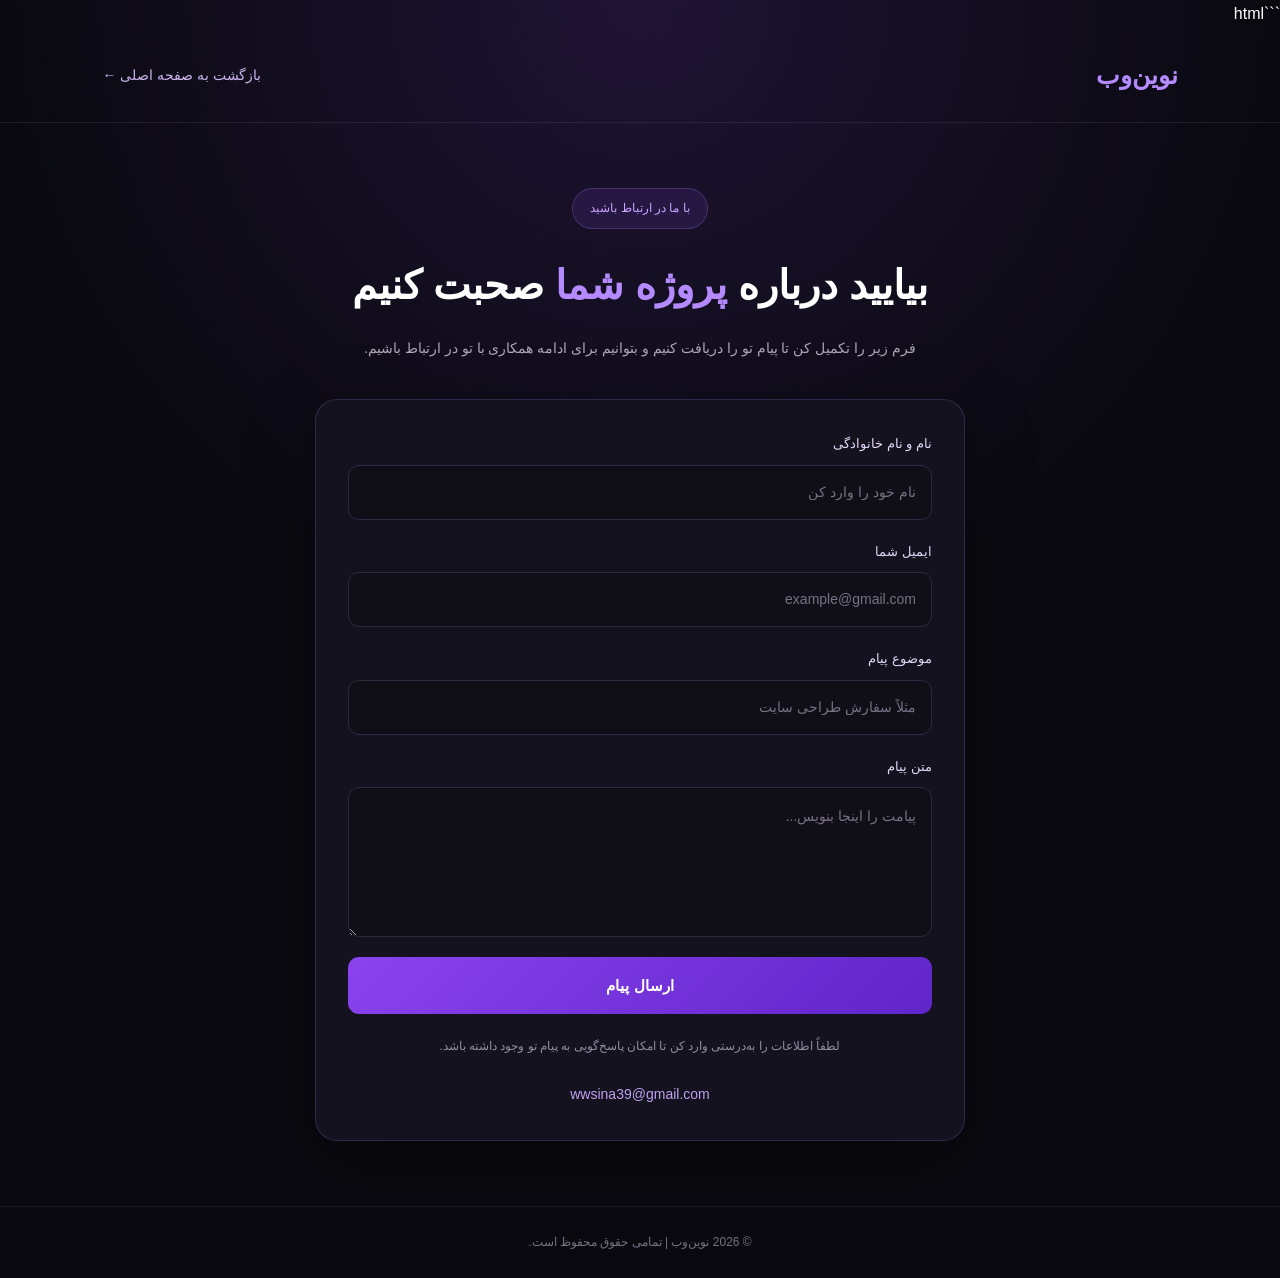
==== contact.html @ 23df4c25 "Add files via upload" ====
```html
<!DOCTYPE html>
<html lang="fa" dir="rtl">

<head>
    <meta charset="UTF-8">
    <meta name="viewport" content="width=device-width, initial-scale=1.0">

    <title>تماس با ما | نوین‌وب</title>

    <meta
        name="description"
        content="برای سفارش طراحی سایت و دریافت مشاوره با نوین‌وب تماس بگیرید."
    >

    <link rel="stylesheet" href="style.css">

    <style>
        * {
            margin: 0;
            padding: 0;
            box-sizing: border-box;
        }

        body {
            font-family: Tahoma, Arial, sans-serif;
            background:
                radial-gradient(
                    circle at 50% 0%,
                    rgba(130, 70, 220, 0.18),
                    transparent 45%
                ),
                #09090f;
            color: #ffffff;
            min-height: 100vh;
        }

        a {
            color: inherit;
            text-decoration: none;
        }

        .contact-header {
            display: flex;
            justify-content: space-between;
            align-items: center;
            padding: 24px 8%;
            border-bottom: 1px solid rgba(255, 255, 255, 0.08);
        }

        .logo {
            font-size: 25px;
            font-weight: bold;
            color: #b58aff;
        }

        .back-link {
            color: #c9b5ed;
            font-size: 14px;
            transition: 0.3s;
        }

        .back-link:hover {
            color: #ffffff;
        }

        .contact-section {
            width: min(650px, 90%);
            margin: 65px auto;
        }

        .contact-heading {
            text-align: center;
            margin-bottom: 35px;
        }

        .tag {
            display: inline-block;
            padding: 9px 17px;
            margin-bottom: 20px;
            border-radius: 30px;
            background: rgba(142, 82, 255, 0.12);
            border: 1px solid rgba(181, 138, 255, 0.22);
            color: #c7a5ff;
            font-size: 12px;
        }

        .contact-heading h1 {
            font-size: clamp(27px, 5vw, 40px);
            line-height: 1.8;
            margin-bottom: 12px;
        }

        .contact-heading h1 span {
            color: #b58aff;
        }

        .contact-heading p {
            color: #aaa5b8;
            font-size: 14px;
            line-height: 2.2;
        }

        .contact-card {
            padding: 32px;
            background: rgba(22, 20, 32, 0.94);
            border: 1px solid rgba(181, 138, 255, 0.18);
            border-radius: 22px;
            box-shadow: 0 20px 70px rgba(0, 0, 0, 0.3);
        }

        .contact-form {
            display: flex;
            flex-direction: column;
            gap: 20px;
        }

        .form-group {
            display: flex;
            flex-direction: column;
            gap: 9px;
        }

        .form-group label {
            color: #e4d9fa;
            font-size: 13px;
        }

        .form-group input,
        .form-group textarea {
            width: 100%;
            padding: 14px 15px;
            background: #100f18;
            border: 1px solid #30283f;
            border-radius: 11px;
            color: #ffffff;
            font-family: inherit;
            font-size: 14px;
            outline: none;
            transition: 0.3s;
        }

        .form-group input::placeholder,
        .form-group textarea::placeholder {
            color: #777184;
        }

        .form-group input:focus,
        .form-group textarea:focus {
            border-color: #a56aff;
            box-shadow: 0 0 0 3px rgba(165, 106, 255, 0.1);
        }

        .form-group textarea {
            min-height: 150px;
            resize: vertical;
            line-height: 2;
        }

        .submit-btn {
            width: 100%;
            padding: 15px;
            border: none;
            border-radius: 11px;
            background: linear-gradient(135deg, #8a43ed, #6025c9);
            color: #ffffff;
            font-family: inherit;
            font-size: 15px;
            font-weight: bold;
            cursor: pointer;
            transition: 0.3s;
        }

        .submit-btn:hover {
            transform: translateY(-2px);
            box-shadow: 0 10px 30px rgba(124, 58, 237, 0.3);
        }

        .contact-note {
            margin-top: 20px;
            text-align: center;
            color: #928ba1;
            font-size: 12px;
            line-height: 2;
        }

        .contact-email {
            margin-top: 24px;
            text-align: center;
            direction: ltr;
            color: #bca2ef;
            font-size: 14px;
        }

        .contact-footer {
            padding: 25px 15px;
            border-top: 1px solid rgba(255, 255, 255, 0.07);
            text-align: center;
            color: #777184;
            font-size: 12px;
        }

        @media (max-width: 600px) {
            .contact-header {
                padding: 20px 5%;
            }

            .contact-section {
                margin: 40px auto;
            }

            .contact-card {
                padding: 22px 17px;
            }

            .logo {
                font-size: 21px;
            }

            .back-link {
                font-size: 12px;
            }
        }
    </style>
</head>

<body>

    <header class="contact-header">
        <a href="index.html" class="logo">نوین‌وب</a>
        <a href="index.html" class="back-link">بازگشت به صفحه اصلی ←</a>
    </header>

    <main class="contact-section">

        <div class="contact-heading">
            <span class="tag">با ما در ارتباط باشید</span>

            <h1>
                بیایید درباره
                <span>پروژه شما</span>
                صحبت کنیم
            </h1>

            <p>
                فرم زیر را تکمیل کن تا پیام تو را دریافت کنیم
                و بتوانیم برای ادامه همکاری با تو در ارتباط باشیم.
            </p>
        </div>

        <div class="contact-card">

            <form
                class="contact-form"
                action="https://formsubmit.co/3f67c4f1bffa08174b0b1e30e91dc4bf"
                method="POST"
            >

                <!-- تنظیمات FormSubmit -->

                <input
                    type="hidden"
                    name="_subject"
                    value="پیام جدید از سایت نوین‌وب"
                >

                <input
                    type="hidden"
                    name="_template"
                    value="table"
                >

                <input
                    type="hidden"
                    name="_captcha"
                    value="true"
                >

                <!-- نام و نام خانوادگی -->

                <div class="form-group">
                    <label for="name">نام و نام خانوادگی</label>

                    <input
                        type="text"
                        id="name"
                        name="name"
                        placeholder="نام خود را وارد کن"
                        autocomplete="name"
                        required
                    >
                </div>

                <!-- ایمیل بازدیدکننده -->

                <div class="form-group">
                    <label for="email">ایمیل شما</label>

                    <input
                        type="email"
                        id="email"
                        name="email"
                        placeholder="example@gmail.com"
                        autocomplete="email"
                        required
                    >
                </div>

                <!-- موضوع پیام -->

                <div class="form-group">
                    <label for="subject">موضوع پیام</label>

                    <input
                        type="text"
                        id="subject"
                        name="subject"
                        placeholder="مثلاً سفارش طراحی سایت"
                        required
                    >
                </div>

                <!-- متن پیام -->

                <div class="form-group">
                    <label for="message">متن پیام</label>

                    <textarea
                        id="message"
                        name="message"
                        placeholder="پیامت را اینجا بنویس..."
                        required
                    ></textarea>
                </div>

                <!-- دکمه ارسال -->

                <button type="submit" class="submit-btn">
                    ارسال پیام
                </button>

            </form>

            <p class="contact-note">
                لطفاً اطلاعات را به‌درستی وارد کن تا امکان پاسخ‌گویی
                به پیام تو وجود داشته باشد.
            </p>

            <div class="contact-email">
                wwsina39@gmail.com
            </div>

        </div>

    </main>

    <footer class="contact-footer">
        © 2026 نوین‌وب | تمامی حقوق محفوظ است.
    </footer>

</body>
</html
---- style.css ----
/* =========================
   تنظیمات اصلی نوین‌وب
========================= */

@import url('https://fonts.googleapis.com/css2?family=Vazirmatn:wght@400;500;600;700;800&display=swap');

:root {
  --bg: #09090f;
  --bg-soft: #10101a;
  --card: #13131f;
  --purple: #a879ff;
  --purple-light: #c9aaff;
  --text: #f6f3ff;
  --muted: #aaa6bb;
  --border: rgba(190, 150, 255, 0.17);
  --container: 1160px;
}

* {
  margin: 0;
  padding: 0;
  box-sizing: border-box;
}

html {
  scroll-behavior: smooth;
  scroll-padding-top: 100px;
}

body {
  font-family: 'Vazirmatn', Tahoma, sans-serif;
  background: var(--bg);
  color: var(--text);
  line-height: 1.8;
  overflow-x: hidden;
}

a {
  color: inherit;
  text-decoration: none;
}

button,
input,
textarea {
  font: inherit;
}

button,
a {
  -webkit-tap-highlight-color: transparent;
}

.container {
  width: min(var(--container), calc(100% - 40px));
  margin-inline: auto;
}

span {
  color: inherit;
}

/* =========================
   هدر و منو
========================= */

.header {
  position: sticky;
  top: 0;
  z-index: 1000;
  background: rgba(9, 9, 15, 0.88);
  border-bottom: 1px solid rgba(255, 255, 255, 0.06);
  backdrop-filter: blur(18px);
}

.header-inner {
  min-height: 82px;
  display: flex;
  align-items: center;
  justify-content: space-between;
  gap: 25px;
}

.logo {
  font-size: 1.7rem;
  font-weight: 800;
  white-space: nowrap;
}

.logo span {
  color: var(--purple);
}

.nav {
  display: flex;
  align-items: center;
  gap: 28px;
}

.nav a {
  color: var(--muted);
  font-size: 0.92rem;
  transition: color 0.25s ease;
}

.nav a:hover,
.nav a.active {
  color: var(--purple-light);
}

/* =========================
   دکمه‌ها
========================= */

.btn {
  min-height: 48px;
  padding: 11px 23px;
  display: inline-flex;
  align-items: center;
  justify-content: center;
  gap: 8px;
  border-radius: 12px;
  font-weight: 600;
  font-size: 0.92rem;
  cursor: pointer;
  transition:
    transform 0.25s ease,
    background 0.25s ease,
    border-color 0.25s ease;
}

.btn:hover {
  transform: translateY(-3px);
}

.btn-primary {
  color: #160d25;
  background: linear-gradient(135deg, #d0b2ff, #9861f6);
  box-shadow: 0 8px 28px rgba(168, 121, 255, 0.17);
}

.btn-primary:hover {
  background: linear-gradient(135deg, #dfcaff, #ad83ff);
}

.btn-outline {
  color: var(--text);
  border: 1px solid var(--border);
  background: rgba(255, 255, 255, 0.025);
}

.btn-outline:hover {
  border-color: var(--purple);
  background: rgba(168, 121, 255, 0.08);
}

/* =========================
   بخش خانه
========================= */

.hero {
  position: relative;
  isolation: isolate;
  min-height: 690px;
  display: flex;
  align-items: center;
  overflow: hidden;

  /* تصویر پس‌زمینه اصلی */
  background:
    linear-gradient(
      90deg,
      rgba(9, 9, 15, 0.94) 0%,
      rgba(9, 9, 15, 0.82) 48%,
      rgba(9, 9, 15, 0.55) 100%
    ),
    url("background.jpg") center / cover no-repeat;
}

.hero::before {
  content: "";
  position: absolute;
  inset: 0;
  z-index: -1;
  pointer-events: none;
  background:
    radial-gradient(
      circle at 75% 45%,
      rgba(133, 73, 238, 0.18),
      transparent 38%
    );
}

.hero-inner {
  display: grid;
  grid-template-columns: 1.05fr 0.95fr;
  align-items: center;
  gap: 45px;
  padding-top: 75px;
  padding-bottom: 75px;
}

.hero-content {
  position: relative;
  z-index: 2;
}

.eyebrow {
  display: inline-block;
  color: var(--purple-light);
  font-size: 0.86rem;
  font-weight: 600;
  letter-spacing: 0.2px;
}

.hero h1 {
  margin: 22px 0;
  max-width: 650px;
  font-size: clamp(2.5rem, 5vw, 4.4rem);
  line-height: 1.45;
  font-weight: 800;
}

.hero h1 span,
.section-heading h2 span,
.about-content h2 span,
.services-page .section-heading h1 span {
  display: block;
  color: var(--purple);
}

.hero-content > p {
  max-width: 540px;
  color: var(--muted);
  font-size: 1.05rem;
  line-height: 2.1;
}

.hero-actions {
  display: flex;
  flex-wrap: wrap;
  gap: 13px;
  margin-top: 30px;
}

.hero-stats {
  display: flex;
  flex-wrap: wrap;
  gap: 35px;
  margin-top: 50px;
}

.hero-stats div {
  display: flex;
  flex-direction: column;
  gap: 2px;
}

.hero-stats strong {
  font-size: 1rem;
}

.hero-stats span {
  color: var(--muted);
  font-size: 0.8rem;
}

/* گرافیک تزئینی خانه */

.hero-visual {
  min-height: 430px;
  position: relative;
  display: flex;
  align-items: center;
  justify-content: center;
}

.orb {
  position: absolute;
  border-radius: 50%;
  filter: blur(1px);
  pointer-events: none;
}

.orb-one {
  width: 290px;
  height: 290px;
  background: radial-gradient(
    circle at 35% 30%,
    #c7a4ff,
    #7943d7 45%,
    rgba(80, 39, 151, 0.15) 72%
  );
  box-shadow: 0 0 100px rgba(146, 86, 255, 0.28);
  opacity: 0.85;
}

.orb-two {
  width: 360px;
  height: 360px;
  border: 1px solid rgba(199, 164, 255, 0.25);
  background: transparent;
}

.visual-card {
  width: min(310px, 85%);
  min-height: 310px;
  position: relative;
  z-index: 1;
  padding: 30px;
  border: 1px solid rgba(255, 255, 255, 0.19);
  border-radius: 25px;
  background: rgba(18, 14, 30, 0.72);
  box-shadow: 0 25px 90px rgba(0, 0, 0, 0.28);
  backdrop-filter: blur(20px);
  transform: rotate(-4deg);
}

.visual-label {
  color: var(--purple-light);
  font-size: 0.7rem;
  letter-spacing: 2px;
}

.visual-symbol {
  margin: 20px 0 12px;
  font-size: 5.5rem;
  font-weight: 800;
  line-height: 1.2;
}

.visual-symbol span {
  color: var(--purple);
}

.visual-card h2 {
  font-size: 1.35rem;
}

.visual-card p {
  color: var(--muted);
  font-size: 0.85rem;
}

.visual-line {
  display: flex;
  gap: 7px;
  margin-top: 24px;
}

.visual-line span {
  height: 4px;
  flex: 1;
  border-radius: 20px;
  background: linear-gradient(90deg, #8553df, #c9aaff);
}

.floating-tag {
  position: absolute;
  z-index: 3;
  padding: 10px 16px;
  border: 1px solid var(--border);
  border-radius: 12px;
  background: rgba(18, 15, 29, 0.9);
  color: var(--purple-light);
  font-size: 0.8rem;
  box-shadow: 0 12px 35px rgba(0, 0, 0, 0.2);
}

.tag-top {
  top: 45px;
  right: 0;
}

.tag-bottom {
  bottom: 45px;
  left: 0;
}

/* =========================
   بخش‌های عمومی
========================= */

.section {
  padding: 100px 0;
}

.section-heading {
  max-width: 700px;
  margin: 0 auto 50px;
  text-align: center;
}

.section-heading h2 {
  margin: 12px 0;
  font-size: clamp(1.9rem, 4vw, 3rem);
  line-height: 1.6;
}

.section-heading p {
  color: var(--muted);
  line-height: 2.1;
}

/* =========================
   کارت‌های خدمات
========================= */

.services-grid {
  display: grid;
  grid-template-columns: repeat(3, minmax(0, 1fr));
  gap: 22px;
}

.service-card {
  padding: 30px;
  border: 1px solid var(--border);
  border-radius: 20px;
  background: linear-gradient(
    145deg,
    rgba(255, 255, 255, 0.045),
    rgba(255, 255, 255, 0.015)
  );
  transition:
    transform 0.3s ease,
    border-color 0.3s ease,
    background 0.3s ease;
}

.service-card:hover {
  transform: translateY(-7px);
  border-color: rgba(168, 121, 255, 0.6);
  background: rgba(168, 121, 255, 0.055);
}

.service-icon {
  width: 55px;
  height: 55px;
  display: flex;
  align-items: center;
  justify-content: center;
  margin-bottom: 22px;
  border: 1px solid rgba(168, 121, 255, 0.25);
  border-radius: 16px;
  background: rgba(168, 121, 255, 0.1);
  color: var(--purple-light);
  font-size: 1.65rem;
}

.service-card h3 {
  margin-bottom: 12px;
  font-size: 1.18rem;
}

.service-card p {
  color: var(--muted);
  font-size: 0.92rem;
  line-height: 2;
}

.service-card a {
  display: inline-block;
  margin-top: 20px;
  color: var(--purple-light);
  font-size: 0.9rem;
}

.service-card a:hover {
  color: #e0cdff;
}

.center-action {
  margin-top: 35px;
  text-align: center;
}

/* =========================
   درباره ما
========================= */

.about-section {
  background: var(--bg-soft);
}

.about-inner {
  display: grid;
  grid-template-columns: 0.9fr 1.1fr;
  align-items: center;
  gap: 75px;
}

.about-decoration {
  min-height: 340px;
  display: flex;
  align-items: center;
  justify-content: center;
  border: 1px solid var(--border);
  border-radius: 25px;
  background:
    radial-gradient(
      circle at 50% 45%,
      rgba(168, 121, 255, 0.18),
      transparent 60%
    ),
    rgba(255, 255, 255, 0.015);
}

.about-square {
  width: 220px;
  height: 220px;
  display: flex;
  flex-direction: column;
  align-items: center;
  justify-content: center;
  border: 1px solid rgba(201, 170, 255, 0.45);
  border-radius: 28px;
  background: rgba(168, 121, 255, 0.08);
  transform: rotate(-7deg);
}

.about-square span {
  color: var(--purple-light);
  font-size: 6rem;
  font-weight: 800;
  line-height: 1.2;
}

.about-square small {
  color: var(--muted);
  letter-spacing: 3px;
}

.about-content h2 {
  margin: 12px 0 20px;
  font-size: clamp(1.8rem, 4vw, 2.8rem);
  line-height: 1.6;
}

.about-content p {
  margin-bottom: 15px;
  color: var(--muted);
  line-height: 2.1;
}

.about-content .btn {
  margin-top: 15px;
}

/* =========================
   تماس با ما
========================= */

.contact-box {
  padding: 65px 25px;
  border: 1px solid var(--border);
  border-radius: 26px;
  text-align: center;
  background:
    radial-gradient(
      ellipse at top,
      rgba(168, 121, 255, 0.16),
      transparent 65%
    ),
    var(--card);
}

.contact-box h2 {
  margin: 15px 0;
  font-size: clamp(1.8rem, 4vw, 2.8rem);
}

.contact-box p {
  margin-bottom: 25px;
  color: var(--muted);
}

/* =========================
   صفحه مستقل خدمات
========================= */

.services-page {
  min-height: 80vh;
  padding-top: 110px;
}

.services-page .section-heading {
  max-width: 800px;
}

.services-page .section-heading h1 {
  margin: 16px 0;
  font-size: clamp(2rem, 5vw, 3.5rem);
  line-height: 1.6;
}

.services-page .section-heading h1 span {
  display: block;
}

.services-page .section-heading p {
  color: var(--muted);
  line-height: 2.1;
}

.services-cta {
  margin-top: 70px;
  padding: 45px 25px;
  border: 1px solid var(--border);
  border-radius: 24px;
  text-align: center;
  background:
    radial-gradient(
      ellipse at top,
      rgba(168, 121, 255, 0.12),
      transparent 70%
    ),
    var(--card);
}

.services-cta h2 {
  font-size: clamp(1.5rem, 3vw, 2.2rem);
}

.services-cta p {
  margin: 15px 0 25px;
  color: var(--muted);
}

/* =========================
   فوتر
========================= */

.footer {
  padding: 28px 0;
  border-top: 1px solid rgba(255, 255, 255, 0.07);
  background: #07070c;
}

.footer-inner {
  display: flex;
  align-items: center;
  justify-content: space-between;
  gap: 20px;
}

.footer p {
  color: var(--muted);
  font-size: 0.85rem;
}

/* =========================
   واکنش‌گرایی موبایل و تبلت
========================= */

@media (max-width: 950px) {
  .header-inner {
    flex-wrap: wrap;
    padding-top: 14px;
    padding-bottom: 14px;
  }

  .nav {
    order: 3;
    width: 100%;
    justify-content: center;
    flex-wrap: wrap;
    gap: 18px;
  }

  .hero-inner {
    grid-template-columns: 1fr;
    gap: 15px;
  }

  .hero-content {
    text-align: center;
  }

  .hero-content > p {
    margin-inline: auto;
  }

  .hero-actions,
  .hero-stats {
    justify-content: center;
  }

  .hero-visual {
    min-height: 390px;
  }

  .about-inner {
    gap: 40px;
  }

  .services-grid {
    grid-template-columns: repeat(2, minmax(0, 1fr));
  }
}

@media (max-width: 600px) {
  .container {
    width: min(100% - 30px, var(--container));
  }

  .header-inner {
    gap: 12px;
  }

  .logo {
    font-size: 1.4rem;
  }

  .header-btn {
    min-height: 40px;
    padding: 8px 12px;
    font-size: 0.78rem;
  }

  .nav {
    gap: 12px 18px;
  }

  .nav a {
    font-size: 0.82rem;
  }

  .hero {
    min-height: auto;
  }

  .hero-inner {
    padding-top: 65px;
    padding-bottom: 55px;
  }

  .hero h1 {
    font-size: clamp(2.1rem, 9vw, 3rem);
  }

  .hero-content > p {
    font-size: 0.93rem;
  }

  .hero-stats {
    gap: 20px;
    margin-top: 35px;
  }

  .hero-visual {
    min-height: 330px;
  }

  .orb-one {
    width: 230px;
    height: 230px;
  }

  .orb-two {
    width: 280px;
    height: 280px;
  }

  .visual-card {
    min-height: 270px;
    padding: 25px;
  }

  .visual-symbol {
    font-size: 4.5rem;
  }

  .floating-tag {
    padding: 8px 11px;
    font-size: 0.7rem;
  }

  .tag-top {
    top: 15px;
  }

  .tag-bottom {
    bottom: 15px;
  }

  .section {
    padding: 70px 0;
  }

  .section-heading {
    margin-bottom: 35px;
  }

  .services-grid {
    grid-template-columns: 1fr;
    gap: 16px;
  }

  .service-card {
    padding: 25px;
  }

  .about-inner {
    grid-template-columns: 1fr;
    gap: 30px;
  }

  .about-decoration {
    min-height: 260px;
  }

  .about-square {
    width: 180px;
    height: 180px;
  }

  .about-square span {
    font-size: 4.8rem;
  }

  .contact-box {
    padding: 45px 20px;
  }

  .services-page {
    padding-top: 70px;
  }

  .services-cta {
    margin-top: 40px;
    padding: 35px 20px;
  }

  .footer-inner {
    flex-direction: column;
    text-align: center;
  }
}

/* احترام به تنظیم کاهش حرکت دستگاه */
@media (prefers-reduced-motion: reduce) {
  *,
  *::before,
  *::after {
    scroll-behavior: auto !important;
    transition-duration: 0.01ms !important;
  }
}

/* =========================
   صفحه درباره ما
========================= */

.about-hero {
  position: relative;
  isolation: isolate;
  overflow: hidden;
  background:
    radial-gradient(
      ellipse at 75% 40%,
      rgba(135, 79, 226, 0.15),
      transparent 45%
    ),
    var(--bg);
}

.about-hero-inner {
  min-height: 590px;
  padding-top: 80px;
  padding-bottom: 80px;
  display: grid;
  grid-template-columns: 1.05fr 0.95fr;
  align-items: center;
  gap: 55px;
}

.about-hero-content h1 {
  margin: 20px 0;
  font-size: clamp(2.6rem, 5vw, 4.4rem);
  line-height: 1.5;
  font-weight: 800;
}

.about-hero-content h1 span {
  display: block;
  color: var(--purple);
}

.about-hero-content > p {
  max-width: 580px;
  color: var(--muted);
  line-height: 2.2;
}

.about-hero-actions {
  display: flex;
  flex-wrap: wrap;
  gap: 13px;
  margin-top: 28px;
}

.about-hero-visual {
  min-height: 390px;
  position: relative;
  display: flex;
  align-items: center;
  justify-content: center;
}

.about-glow {
  position: absolute;
  width: 290px;
  height: 290px;
  border-radius: 50%;
  background: #8144df;
  opacity: 0.45;
  filter: blur(90px);
}

.about-brand-card {
  position: relative;
  z-index: 1;
  width: min(330px, 85%);
  min-height: 320px;
  padding: 30px;
  border: 1px solid rgba(201, 170, 255, 0.28);
  border-radius: 25px;
  background: rgba(20, 16, 32, 0.78);
  box-shadow: 0 25px 80px rgba(0, 0, 0, 0.25);
  backdrop-filter: blur(18px);
  transform: rotate(-4deg);
}

.about-brand-label {
  color: var(--purple-light);
  font-size: 0.72rem;
  letter-spacing: 2px;
}

.about-brand-symbol {
  margin: 20px 0 10px;
  font-size: 6rem;
  line-height: 1.25;
  font-weight: 800;
}

.about-brand-symbol span {
  color: var(--purple);
}

.about-brand-card h2 {
  font-size: 1.25rem;
}

.about-brand-card p {
  margin-top: 5px;
  color: var(--muted);
  font-size: 0.88rem;
}

.about-brand-line {
  height: 4px;
  margin-top: 25px;
  border-radius: 10px;
  background: linear-gradient(
    90deg,
    #7942d5,
    #c9aaff,
    transparent
  );
}

.about-floating {
  position: absolute;
  z-index: 2;
  padding: 10px 16px;
  border: 1px solid var(--border);
  border-radius: 12px;
  background: var(--card);
  color: var(--purple-light);
  font-size: 0.85rem;
}

.about-floating-top {
  top: 35px;
  right: 0;
}

.about-floating-bottom {
  bottom: 35px;
  left: 0;
}

/* مأموریت */

.about-mission {
  background: var(--bg-soft);
}

.about-mission-grid {
  display: grid;
  grid-template-columns: 0.85fr 1.15fr;
  align-items: start;
  gap: 70px;
}

.about-section-title h2 {
  margin-top: 15px;
  font-size: clamp(2rem, 4vw, 3rem);
  line-height: 1.7;
}

.about-section-title h2 span {
  display: block;
  color: var(--purple);
}

.about-mission-text p {
  margin-bottom: 20px;
  color: var(--muted);
  line-height: 2.2;
}

.about-value-card {
  height: 100%;
}

/* مراحل کار */

.about-process {
  background:
    radial-gradient(
      ellipse at center,
      rgba(168, 121, 255, 0.055),
      transparent 65%
    );
}

.about-process-grid {
  display: grid;
  grid-template-columns: repeat(4, minmax(0, 1fr));
  gap: 18px;
}

.process-card {
  padding: 25px 22px;
  border: 1px solid var(--border);
  border-radius: 18px;
  background: rgba(255, 255, 255, 0.025);
  transition: transform 0.25s, border-color 0.25s;
}

.process-card:hover {
  transform: translateY(-5px);
  border-color: var(--purple);
}

.process-number {
  display: inline-block;
  margin-bottom: 18px;
  color: var(--purple-light);
  font-size: 1.7rem;
  font-weight: 800;
}

.process-card h3 {
  margin-bottom: 10px;
  font-size: 1.05rem;
}

.process-card p {
  color: var(--muted);
  font-size: 0.88rem;
  line-height: 2;
}

/* دعوت به همکاری */

.about-contact-box {
  background:
    radial-gradient(
      ellipse at top,
      rgba(168, 121, 255, 0.17),
      transparent 70%
    ),
    var(--card);
}

/* واکنش‌گرایی */

@media (max-width: 900px) {
  .about-hero-inner {
    grid-template-columns: 1fr;
    gap: 20px;
  }

  .about-hero-content {
    text-align: center;
  }

  .about-hero-content > p {
    margin-inline: auto;
  }

  .about-hero-actions {
    justify-content: center;
  }

  .about-mission-grid {
    grid-template-columns: 1fr;
    gap: 25px;
  }

  .about-process-grid {
    grid-template-columns: repeat(2, minmax(0, 1fr));
  }
}

@media (max-width: 600px) {
  .about-hero-inner {
    padding-top: 55px;
    padding-bottom: 45px;
  }

  .about-hero-content h1 {
    font-size: clamp(2.2rem, 9vw, 3rem);
  }

  .about-hero-content > p {
    font-size: 0.92rem;
  }

  .about-hero-visual {
    min-height: 330px;
  }

  .about-brand-card {
    min-height: 285px;
    padding: 25px;
  }

  .about-brand-symbol {
    font-size: 5rem;
  }

  .about-floating-top {
    top: 10px;
  }

  .about-floating-bottom {
    bottom: 10px;
  }

  .about-process-grid {
    grid-template-columns: 1fr;
  }

  .about-mission-grid {
    gap: 20px;
  }
}

/* تنظیم هدر صفحه تماس با ما */
.header {
  position: relative;
  z-index: 100;
  width: 100%;
}

.header .nav {
  display: flex;
  align-items: center;
  justify-content: space-between;
  gap: 24px;
}

.header nav {
  display: flex;
  align-items: center;
  gap: 24px;
  flex-wrap: wrap;
}

.header nav a {
  text-decoration: none;
  transition: color 0.25s ease;
}

.header nav a:hover,
.header nav a.active {
  color: #a78bfa;
}

@media (max-width: 700px) {
  .header .nav {
    flex-direction: column;
    justify-content: center;
    gap: 16px;
    padding-top: 18px;
    padding-bottom: 18px;
  }

  .header nav {
    justify-content: center;
    gap: 12px 18px;
  }
}
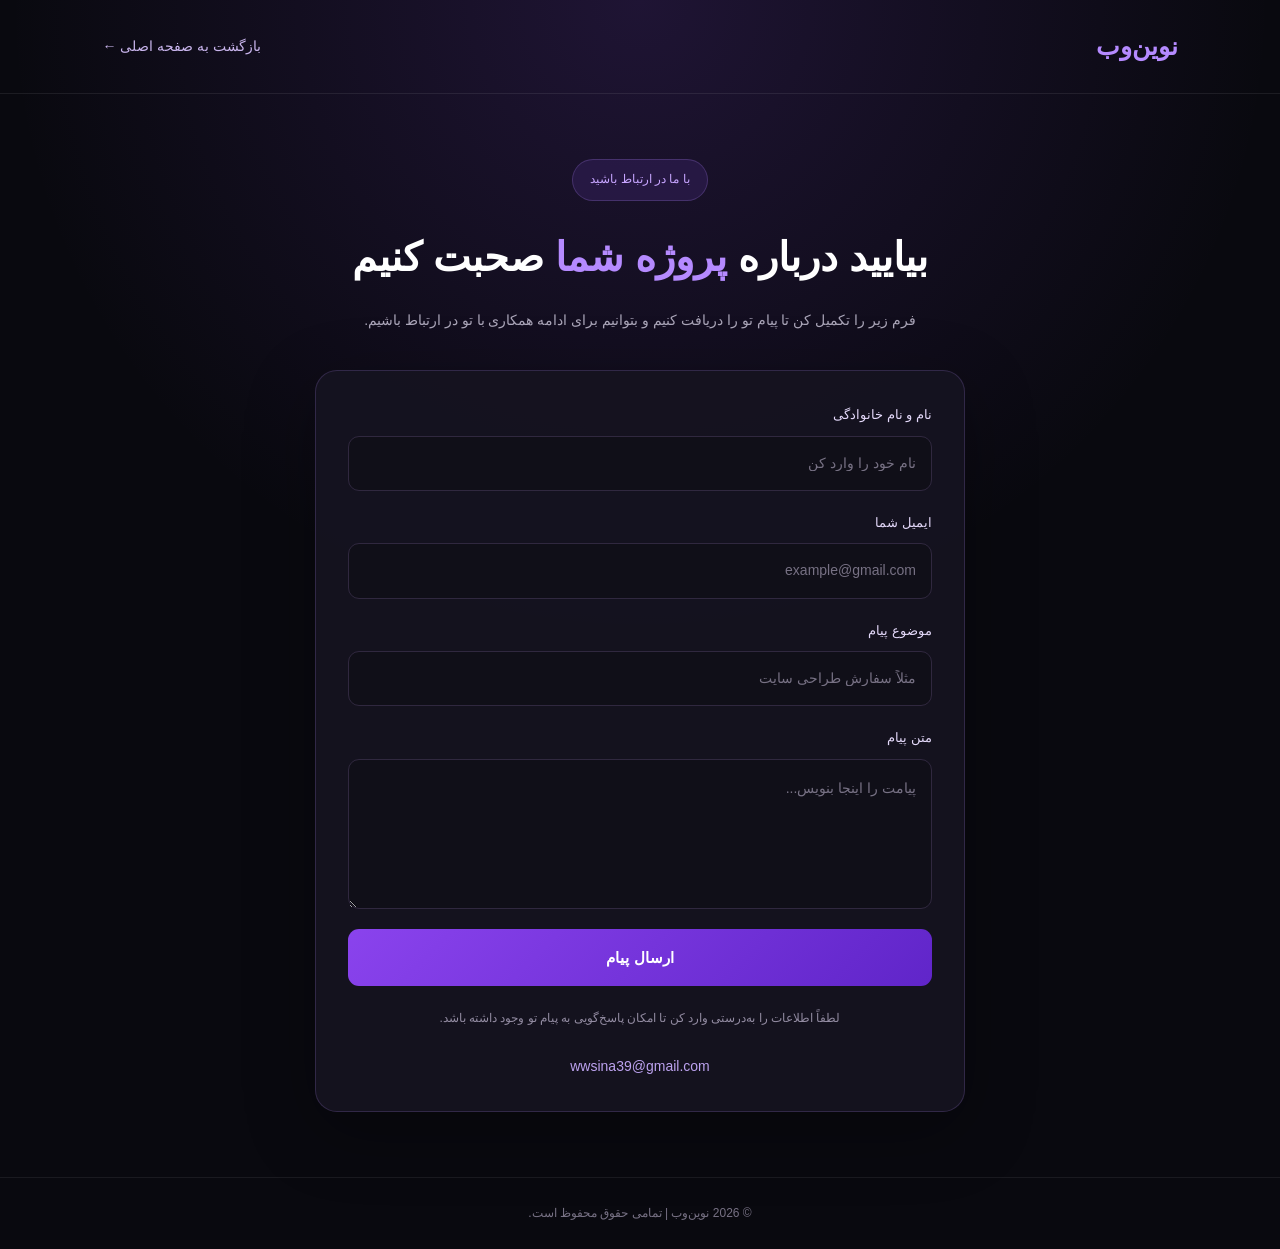
==== commit cebba067: "contact.html" ====
--- a/contact.html
+++ b/contact.html
@@ -1,4 +1,4 @@
-```html
+
 <!DOCTYPE html>
 <html lang="fa" dir="rtl">
 
@@ -359,4 +359,4 @@
     </footer>
 
 </body>
-</html+</html>
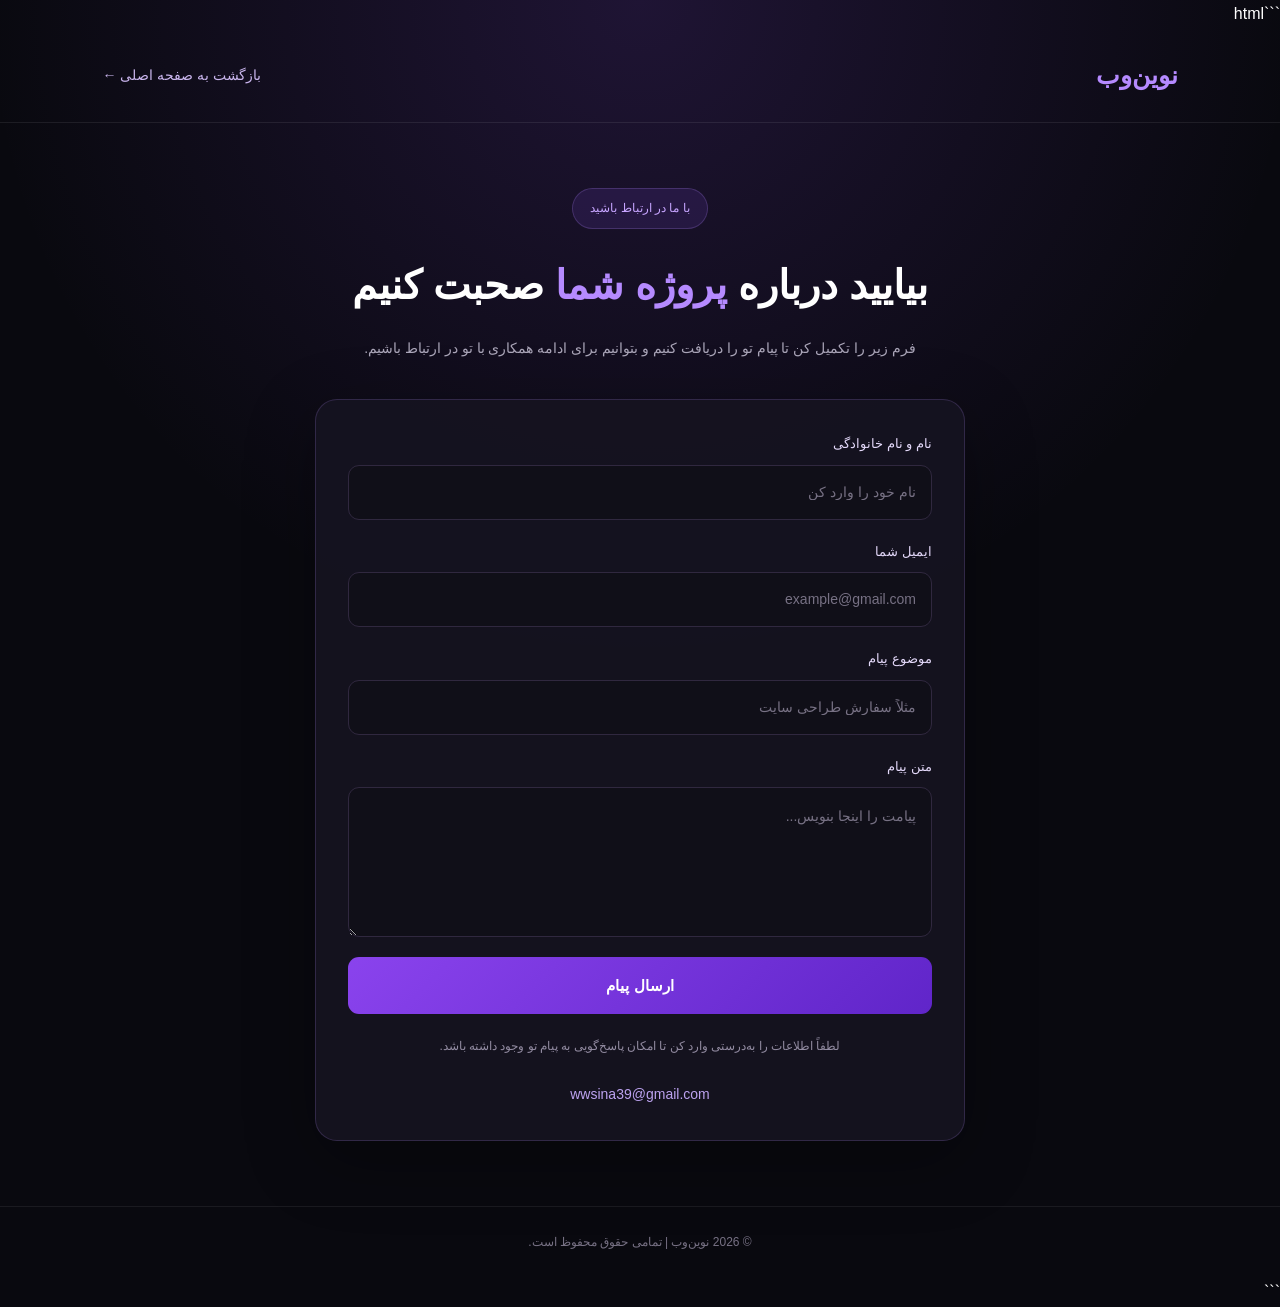
==== commit cc9e1e2f: "contact.html" ====
--- a/contact.html
+++ b/contact.html
@@ -1,4 +1,4 @@
-
+```html
 <!DOCTYPE html>
 <html lang="fa" dir="rtl">
 
@@ -360,3 +360,4 @@
 
 </body>
 </html>
+```
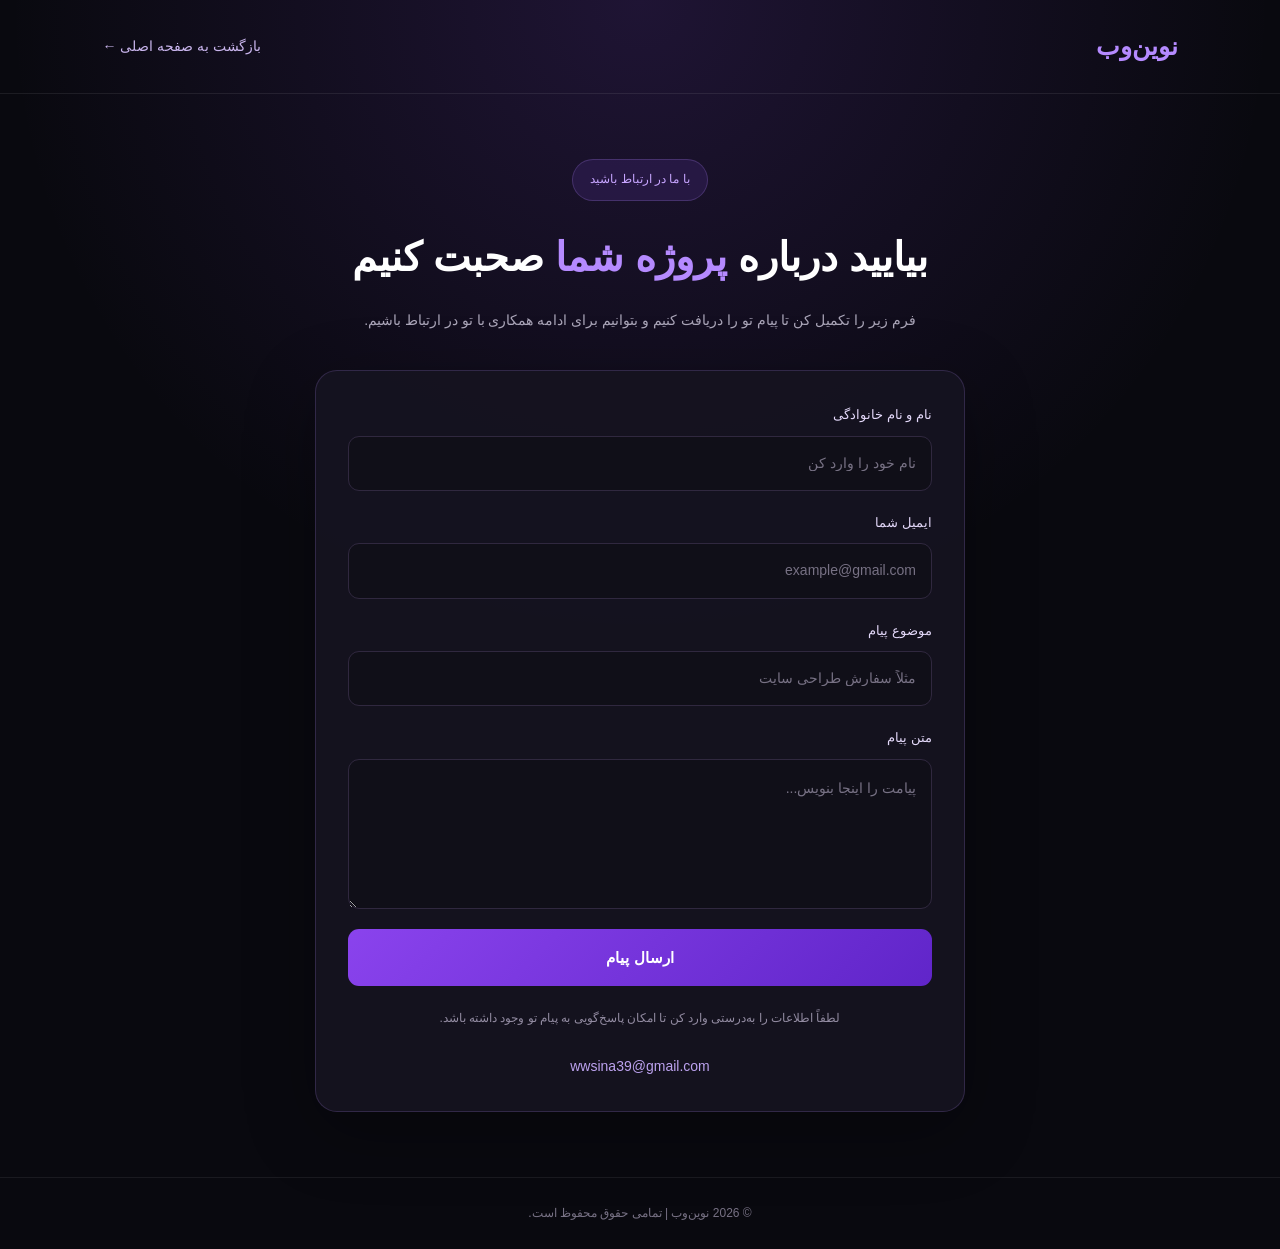
==== commit 522e9804: "contact.html" ====
--- a/contact.html
+++ b/contact.html
@@ -1,4 +1,4 @@
-```html
+
 <!DOCTYPE html>
 <html lang="fa" dir="rtl">
 
@@ -360,4 +360,3 @@
 
 </body>
 </html>
-```
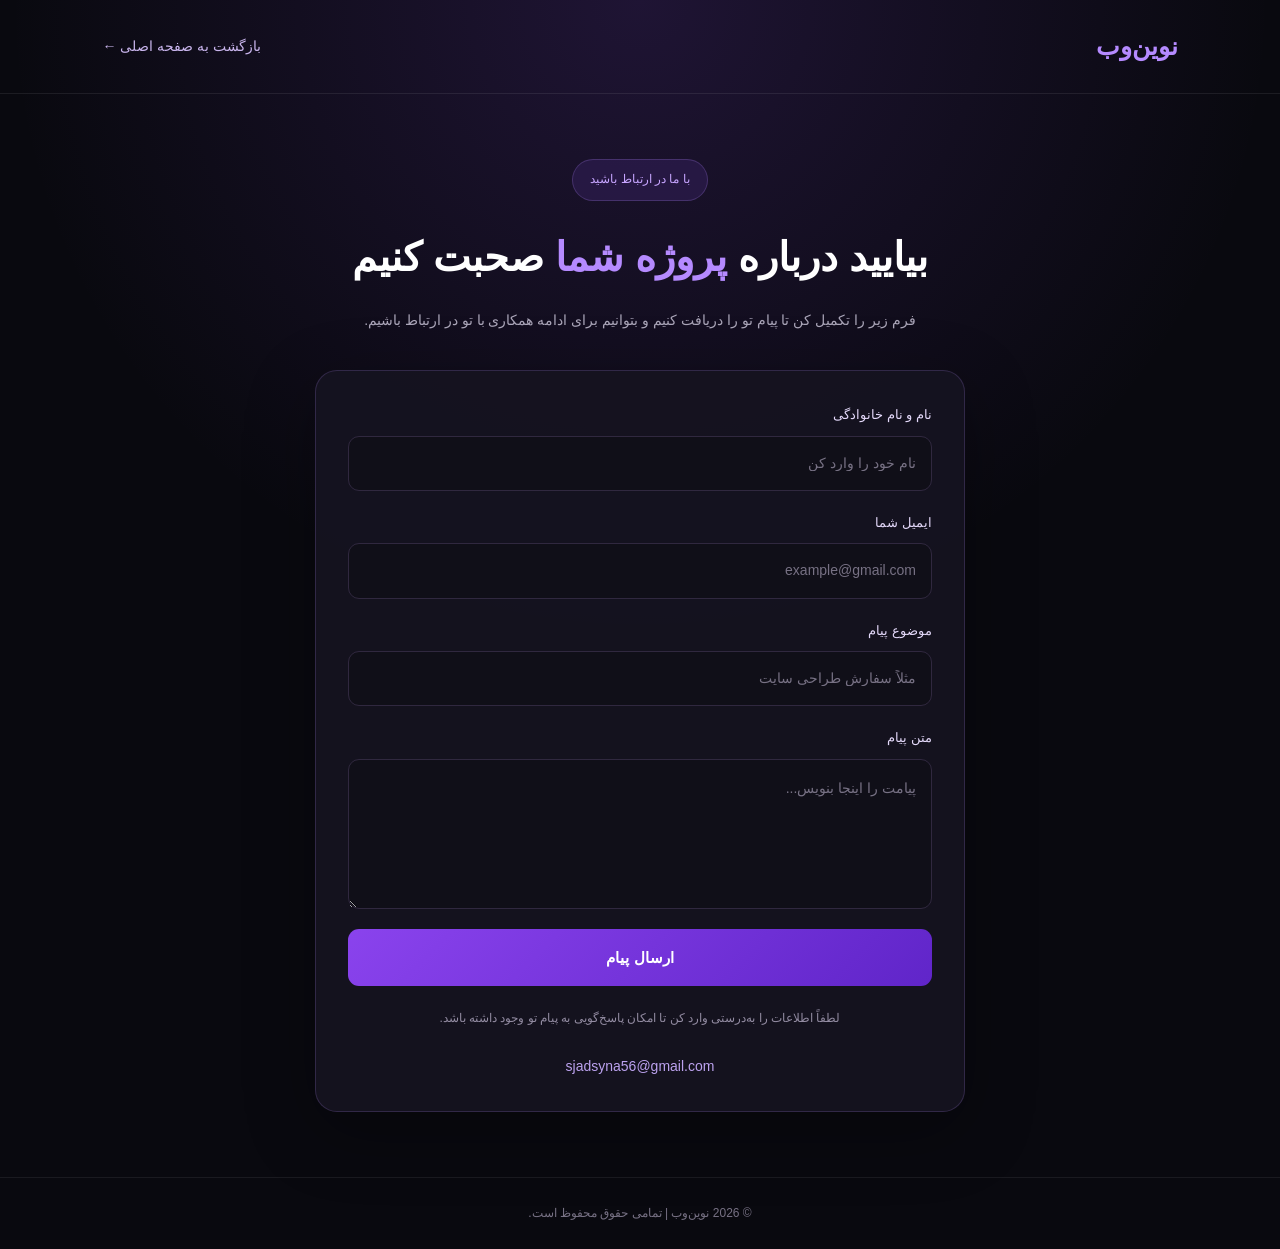
==== commit 40f3c9ae: "contact.html" ====
--- a/contact.html
+++ b/contact.html
@@ -347,7 +347,7 @@
             </p>
 
             <div class="contact-email">
-                wwsina39@gmail.com
+                sjadsyna56@gmail.com
             </div>
 
         </div>
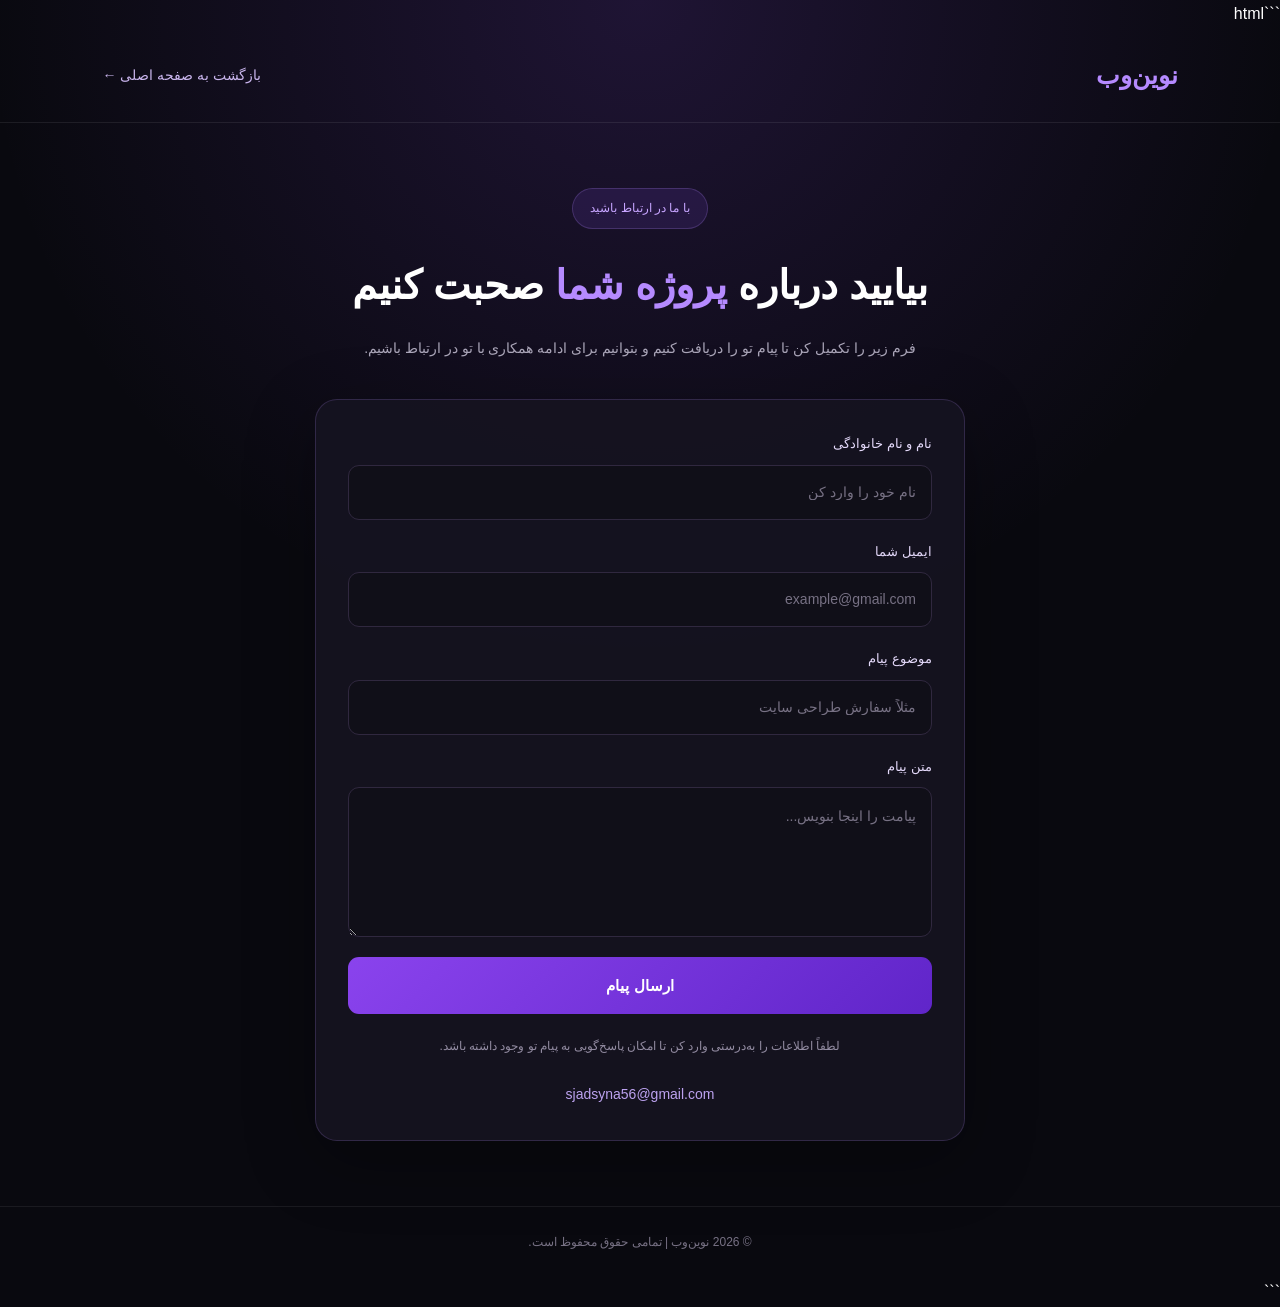
==== commit 200637a8: "contact.html" ====
--- a/contact.html
+++ b/contact.html
@@ -1,4 +1,4 @@
-
+```html
 <!DOCTYPE html>
 <html lang="fa" dir="rtl">
 
@@ -252,11 +252,9 @@
 
             <form
                 class="contact-form"
-                action="https://formsubmit.co/3f67c4f1bffa08174b0b1e30e91dc4bf"
+                action="https://formsubmit.co/sjadsyna56@gmail.com"
                 method="POST"
             >
-
-                <!-- تنظیمات FormSubmit -->
 
                 <input
                     type="hidden"
@@ -275,8 +273,6 @@
                     name="_captcha"
                     value="true"
                 >
-
-                <!-- نام و نام خانوادگی -->
 
                 <div class="form-group">
                     <label for="name">نام و نام خانوادگی</label>
@@ -291,8 +287,6 @@
                     >
                 </div>
 
-                <!-- ایمیل بازدیدکننده -->
-
                 <div class="form-group">
                     <label for="email">ایمیل شما</label>
 
@@ -306,8 +300,6 @@
                     >
                 </div>
 
-                <!-- موضوع پیام -->
-
                 <div class="form-group">
                     <label for="subject">موضوع پیام</label>
 
@@ -320,8 +312,6 @@
                     >
                 </div>
 
-                <!-- متن پیام -->
-
                 <div class="form-group">
                     <label for="message">متن پیام</label>
 
@@ -333,8 +323,6 @@
                     ></textarea>
                 </div>
 
-                <!-- دکمه ارسال -->
-
                 <button type="submit" class="submit-btn">
                     ارسال پیام
                 </button>
@@ -360,3 +348,4 @@
 
 </body>
 </html>
+```
